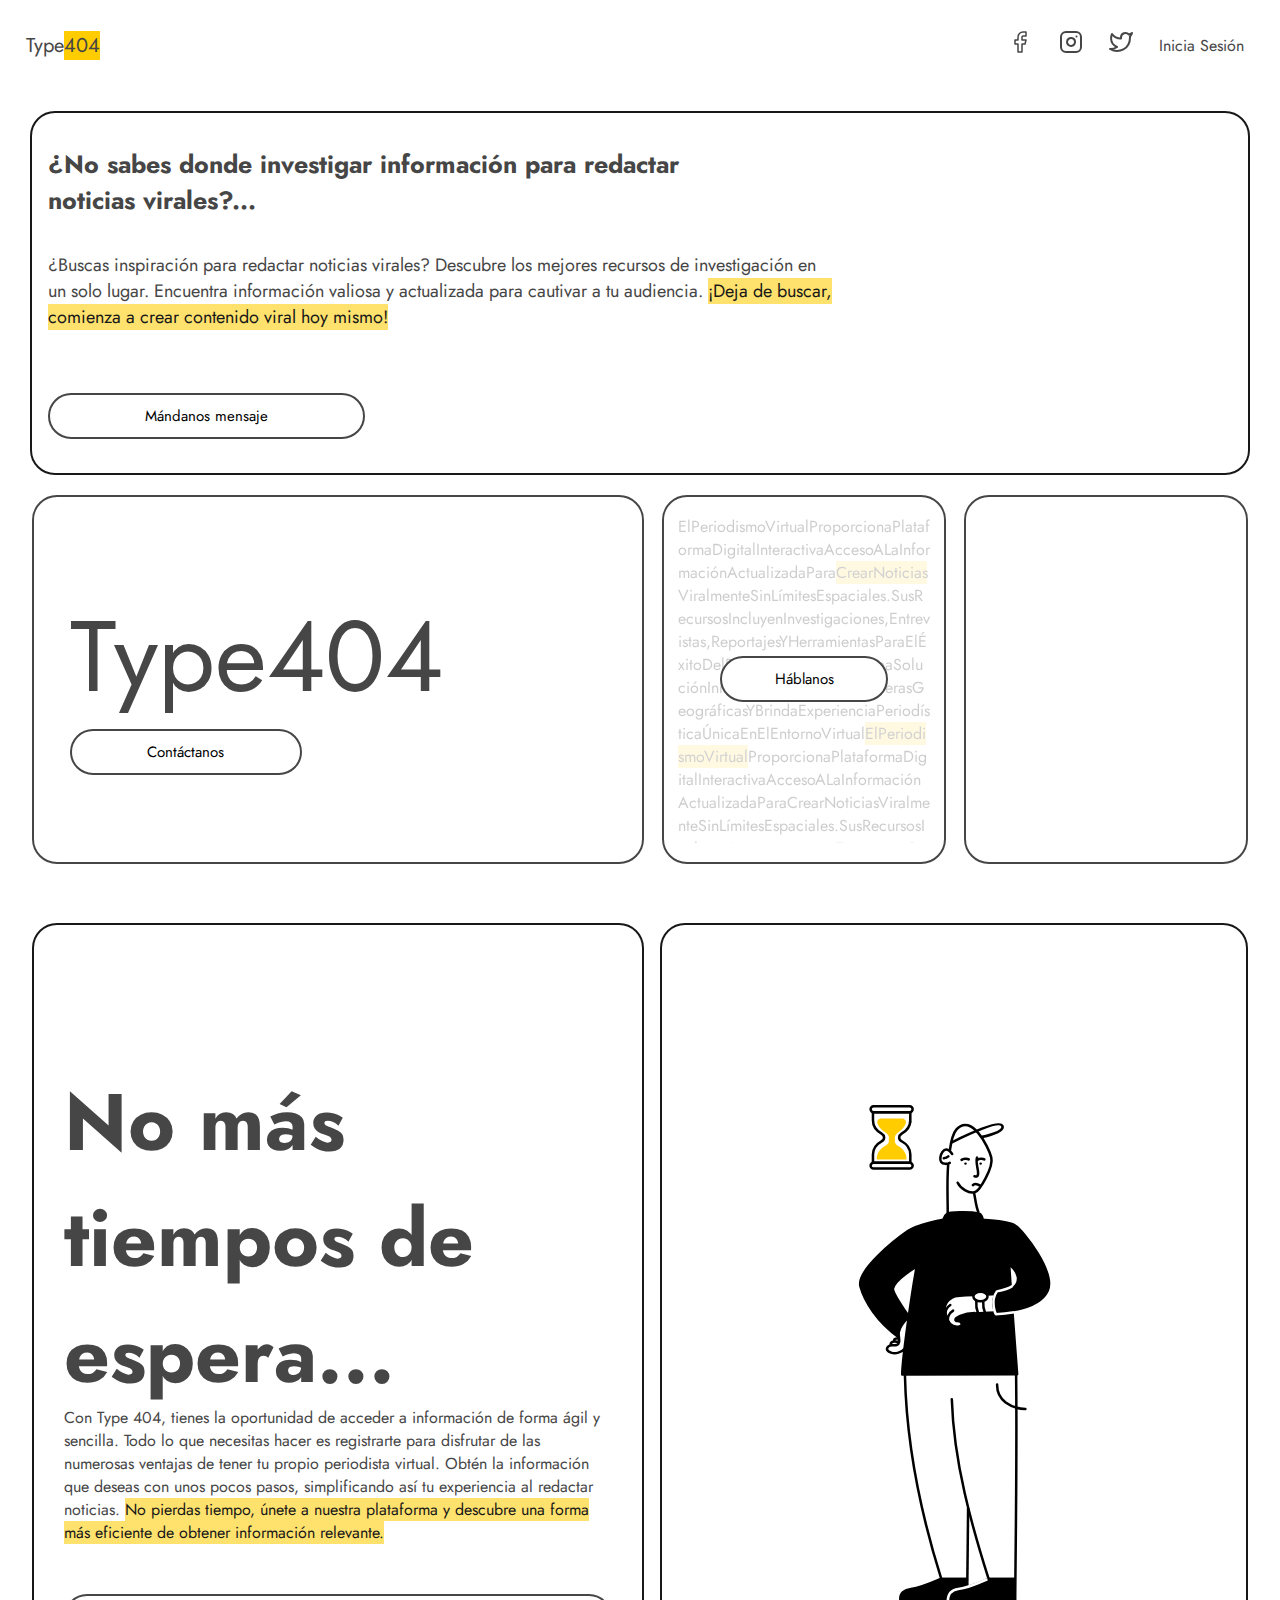
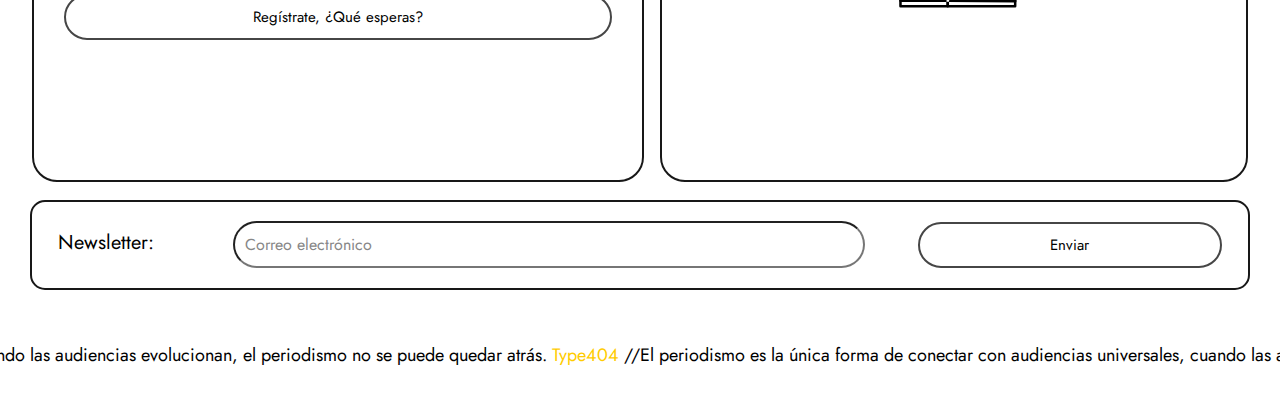
==== index.html @ 8f67bfdd "TabTxt" ====
<!DOCTYPE html>
<html lang="en">
<head>
    <meta charset="UTF-8">
    <meta name="viewport" content="width=device-width, initial-scale=1.0">
    <link rel="stylesheet" href="styles.css">
    <link rel="preconnect" href="https://fonts.googleapis.com">
    <link rel="preconnect" href="https://fonts.gstatic.com" crossorigin>
    <link rel="icon" href="icon.png">
    <link href="https://fonts.googleapis.com/css2?family=Inter:wght@600&family=Jost:ital,wght@0,300;0,500;1,400&display=swap" rel="stylesheet">
    <title id="docTitle">Type404</title>
</head>
<body>
    <header class="container">
        <div class="logoheader">Type<span class="highlight2">404</span></div>
        <div class="conT">
            <ul>
                <li class="insta"><svg xmlns="http://www.w3.org/2000/svg" width="24" height="24" viewBox="0 0 24 24" fill="none" stroke="#464646" stroke-width="1.5" stroke-linecap="round" stroke-linejoin="round" class="feather feather-facebook"><path d="M18 2h-3a5 5 0 0 0-5 5v3H7v4h3v8h4v-8h3l1-4h-4V7a1 1 0 0 1 1-1h3z" class="iconH"></path></svg></li>
                <li class="facebook"><svg xmlns="http://www.w3.org/2000/svg" width="24" height="24" viewBox="0 0 24 24" fill="none" stroke="currentColor" stroke-width="2" stroke-linecap="round" stroke-linejoin="round" class="feather feather-instagram"><rect x="2" y="2" width="20" height="20" rx="5" ry="5"></rect><path d="M16 11.37A4 4 0 1 1 12.63 8 4 4 0 0 1 16 11.37z"></path><line x1="17.5" y1="6.5" x2="17.51" y2="6.5" class="iconH"></line></svg></li>
                <li class="twitter"><svg xmlns="http://www.w3.org/2000/svg" width="24" height="24" viewBox="0 0 24 24" fill="none" stroke="currentColor" stroke-width="2" stroke-linecap="round" stroke-linejoin="round" class="feather feather-twitter"><path d="M23 3a10.9 10.9 0 0 1-3.14 1.53 4.48 4.48 0 0 0-7.86 3v1A10.66 10.66 0 0 1 3 4s-4 9 5 13a11.64 11.64 0 0 1-7 2c9 5 20 0 20-11.5a4.5 4.5 0 0 0-.08-.83A7.72 7.72 0 0 0 23 3z" class="iconH"></path></svg></li>
                <li class="display" id="texto-cambiante">Inicia Sesión</li>
            </ul>
        </div>
    </header>
    <div class="cardC">
        <div class="card">
            <div class="cardH">
                <h2 class="cardT">¿No sabes donde investigar información para redactar noticias virales?...</h2>
                <p class="cardP">¿Buscas inspiración para redactar noticias virales? Descubre los mejores recursos de investigación en un solo lugar. Encuentra información valiosa y actualizada para cautivar a tu audiencia. <span class="highlight">¡Deja de buscar, comienza a crear contenido viral hoy mismo!</span></p>
                <button class="cta">Mándanos mensaje</button>
            </div>
            <div class="imgC">
                <img src="404.svg" class="img1 entrada-divertida">
                <!-- <img class="finger" src="https://s3-us-west-2.amazonaws.com/s.cdpn.io/62921/middle-finger-emoji.png" alt="" /> -->
            </div>
        </div>
    </div>
     <div class="smallC">
        <div class="cardCont">
            <div class="card2">
                <div class="titC1">
                    Type404
                    <button class="cta">Contáctanos</button>
                </div>
            </div>
            <div class="card3">
                 <button class="cta">Háblanos</button>
                <div class="textC2"><p class="card3p">ElPeriodismoVirtualProporcionaPlataformaDigitalInteractivaAccesoALaInformaciónActualizadaPara<span class="highlight">CrearNoticias</span>ViralmenteSinLímitesEspaciales.SusRecursosIncluyenInvestigaciones,Entrevistas,ReportajesYHerramientasParaElÉxitoDelProyectoPeriodístico.UnaSoluciónInnovadoraQueRompeBarrerasGeográficasYBrindaExperienciaPeriodísticaÚnicaEnElEntornoVirtual<span class="highlight">ElPeriodismoVirtual</span>ProporcionaPlataformaDigitalInteractivaAccesoALaInformaciónActualizadaParaCrearNoticiasViralmenteSinLímitesEspaciales.SusRecursosIncluyenInvestigaciones,Entrevistas,ReportajesYHerramientasParaElÉxitoDelProyectoPeriodístico.UnaSoluciónInnovadoraQueRompeBarrerasGeográficasYBrindaExperienciaPeriodísticaÚnicaEnElEntornoVirtual.</p></div>
            </div>
            <div class="card4">
                    <img src="Loading.svg" alt="Loading" class="bg2I entrada-divertida">
            </div>
        </div>
     </div>
     <section class="cont4">
        <div class="contenido4">
            <div class="notime">
                <img src="Waiting.svg" alt="wait time" class="bg3I">
            </div>
            <div class="conT4">
                <h2 class="textC4">No más tiempos de espera...</h2>
                <p class="parC4">Con Type 404, tienes la oportunidad de acceder a información de forma ágil y sencilla. Todo lo que necesitas hacer es registrarte para disfrutar de las numerosas ventajas de tener tu propio periodista virtual. Obtén la información que deseas con unos pocos pasos, simplificando así tu experiencia al redactar noticias. <span class="highlight">No pierdas tiempo, únete a nuestra plataforma y descubre una forma más eficiente de obtener información relevante.</p>
                <button class="cta">Regístrate, ¿Qué esperas?</button>
            </div>
        </div>
    </section>
    <section class="formC">
    <div class="formulario">
        <form class="forma">    
          <label for="email" class="txtF">Newsletter:</label>
          <input type="email" id="email" name="email" required onclick="limpiarTexto(this)" onblur="restaurarTexto(this)" value="Correo electrónico" class="inputF" autocomplete="email">
          <button type="submit" class="cta">Enviar</button>
        </form>
      </div>
    </section>
    <script src="sript.js"></script>
</body>
<footer class="evo">
    <div id="evo" class="evoT">El periodismo es la única forma de conectar con audiencias universales, cuando las audiencias evolucionan, el periodismo no se puede quedar atrás. <span class="am">Type404</span> // El periodismo es la única forma de conectar con audiencias universales, cuando las audiencias evolucionan, el periodismo no se puede quedar atrás. <span class="am">Type404</span> // El periodismo es la única forma de conectar con audiencias universales, cuando las audiencias evolucionan, el periodismo no se puede quedar atrás. <span class="am">Type404</span> // El periodismo es la única forma de conectar con audiencias universales, cuando las audiencias evolucionan, el periodismo no se puede quedar atrás. <span class="am">Type404</span> //</div>
</footer>
</html>
---- styles.css ----
/* font-family: 'Inter', sans-serif;
font-family: 'Jost', sans-serif; */

@keyframes entrada-divertida {
    0% {
      opacity: 0;
      transform: translateY(25px);
    }
    100% {
      opacity: 1;
      transform: translateY(0);
    }
  }

  .entrada-divertida {
    opacity: 0; /* Inicialmente oculto */
    animation: entrada-divertida .5s ease-in-out forwards;
  }

* {
    margin: 0;
    padding: 0;
}

html {
    scroll-behavior: smooth;
}

::-webkit-scrollbar {
    width: 10px;
  }
  
  ::-webkit-scrollbar-track {
    background: white;
  }
  
  ::-webkit-scrollbar-thumb {
    background: #181818;
  }
  
  ::-webkit-scrollbar-thumb:hover {
    background: #ffcc00;
  }

body {
    font-family: 'Jost', sans-serif;
    background-color: white;
}

.highlight {
    background-color: #ffcc0092;
    color: #181818;
}

.highlight2 {
    background-color: #ffcc00;
    color: #464646;
}

.conT4 .cta {
    width: 90%;
}

.container {
    justify-content: space-between;
    align-items: center;
    height: 10vh;
    display: flex;
    /* padding-top: 10px; */
    flex-direction: row;
    width: 100%;
    /* margin: 0 40px; */
}
.logoheader {
    font-size: 20px;
    margin-left: 2%;
    cursor: pointer;
    color: #464646;
    transition: .5s ease;
}

.logoheader:hover span {
    background-color: #464646;
    color: #ffcc00;
    transition: .5s ease;
}

.logoheader:hover {
    color: #ffcc00;
}

.conT {
    min-width: 20%;
    width: auto;
    margin-right: 2%;
    transition: all .5s ease-out;
    /* margin-right: 20px; */
}

.conT ul {
    list-style: none;
    display: flex;
    justify-content: space-between;
    margin-right: 0;
    align-items: center;
    width: 100%;
}

.conT ul li .cta {
    width: auto;
}

.conT ul li {
    color: #464646;
    text-decoration: none;
    text-transform: capitalize;
    margin: 0 10px;
}

.conT ul li:hover {
    color: #ffcc00;
    cursor: pointer;
    animation: .5s ease-out;
    font-weight: 400;
}

.conT ul li:after {
    color: #ffcc00;
}

.cardC {
    height: 45vh;
    /* background-color: #f3f3f3; */
    width: 100%;
    display: flex;
    flex-direction: column;
    justify-content: space-around;
    align-items: center;
}

.card {
    height: 40vh;
    width: 95%;
    /* background-color: #181818; */
    /* background-image: url("bg1.jpg");
    background-size: cover;
    background-position: center;
    background-repeat: no-repeat; */
    border: 2px solid #181818;
    border-radius: 25px;
    display: flex;
    justify-content: space-around;
}

.cardH {
    height: inherit;
    width: 65%;
    /* background-color: #464646; */
    border-radius: inherit;
    display: flex;
    flex-direction: column;
    align-items: start;
    justify-content: space-evenly;
    /* padding: 20px; */
}

.cardT {
    height:auto;
    width: 90%;
    text-align: start;
    color: #464646;
    font-size: 25px;
    overflow: hidden;
}

.cardP {
    height:30%;
    width: 100%;
    text-align: start;
    color: #464646;
    font-size: 18px;
    overflow: hidden;
}

.cta {
    font-family: 'Jost', sans-serif;
    width: 40%;
    height: auto;
    margin-top: 0;
    font-size: 15px;
    padding: 10px;
    background-color: transparent;
    border-radius: 25px;
    border: 2px solid #464646;
    cursor: pointer;
}

.cta:hover {
    border: 2px solid #181818;
    background-color: #ffcc00;
    color: #181818;
    transition: all .5s ease-in-out;
}

.imgC {
    width: auto;
    height: 100%;
}

.img1 {
    width: auto;
    height: 100%;
}

.smallC {
    width: 100%;
    height: 45vh;
    display: flex;
    justify-content: center;
    transition: all .5s ease-out;
}

.cardCont {
    width: 95%;
    display: flex;
    justify-content: space-between;
    align-items: flex-start;
    height: 45vh;
}

.card2 {
    height: 90%;
    width: 50%;
    border: 2px solid #464646;
    border-radius: 25px;
}

.card3 {
    height: 90%;
    width: 23%;
    border: 2px solid #464646;
    border-radius: 25px;
    justify-content: center;
    display: flex;
    align-items: center;
    position: relative;
}

.card4 {
    height: 90%;
    width: 23%;
    border: 2px solid #464646;
    border-radius: 25px;
}

.titC1 {
    height: 100%;
    width: 95%;
    font-size: 100px;
    display: flex;
    flex-direction: column;
    margin-left: 6%;
    margin-right: 6%;
    justify-content: center;
    align-items: flex-start;
    color: #464646;
}

/* .titC1 span {
    color: #ffcc00;
} */

.textC2 {
    width: 95%;
    height: 90%;
    display: flex;
    justify-content: center;
    align-items: center;
}

.card3p {
    height: 100%;
    width: 95%;
    word-wrap: break-word;
    overflow: hidden;
    filter: opacity(.2);
    pointer-events: none;
    user-select: none;
}

.card3 .cta {
    position: absolute;
    width: 60%;
    z-index: 9999;
    background-color: white;
}

.card3 .cta:hover {
    background-color: #ffcc00;
    color: #181818;
}

.cont4 {
    width: 100%;
    height: 100vh;
    display: flex;
    justify-content: space-around;
    align-items: center;
}

.notime {
    width: 48%;
    height: 100%;
    display: flex;
    border: 2px solid #181818;
    border-radius: 25px;
}

.conT4 {
    width: 50%;
    height: 100%;
    display: flex;
    border: 2px solid #181818;
    border-radius: 25px;
    align-items: center;
    justify-content: center;
    flex-direction: column;
}

.bg3I {
    height: auto;
    width: 100%; 
}

.contenido4 {
    width: 95%;
    display: flex;
    height: 95vh;
    justify-content: space-between;
    flex-direction: row-reverse;
}

.textC4 {
    width: 90%;
    height: 40%;
    font-size: 80px;
    color: #464646;
}

.parC4 {
    width: 90%;
    height: auto;
    margin-bottom: 50px;
    color: #464646;
}

.formC {
    width: 100%;
    height: 10vh;
    margin-bottom: 20px;
}

.formulario {
    width: 95%;
    height: 95%;
    margin: 0 auto;
    display: flex;
    justify-content: center;
    align-items: center;
    border: 2px solid #181818;
    border-radius: 15px;
  }

.forma {
    width: 100%;
    height: 40%;
    display: flex;
    align-items: center;
    justify-content: space-around;
}  

  .txtF {
    display: flex;
    flex-direction: column;
    width: 10%;
    height: 100%;
    font-size: 20px;
  }

  .iconH {
    fill: white;
  }

  .insta .iconH:hover {
    stroke: #ffcc00;
  }
  .inputF {
    width: 50%;
    height: auto;
    padding: 10px;
    font-size: 16px;
    border-radius: 25px;
    transition: all .3s ease-out;
    font-family: "Jost", "sans-serif";
    color: #878787;
  }

  .formulario .cta {
    width: 25%;
  }

  .evo {
    width: 100%;
    height: 10vh;
    display: flex;
    align-items: center;
    justify-content: center;
    overflow: hidden;
  }

  .evoT {
    white-space: nowrap;
    font-size: 18px;
    font-weight: bold;
    width: max-content;
    position: relative;
    font-weight: 400;
  }

  .am {
    color: #ffcc00;
  }

@media (max-width: 768px) {

    .container {
        justify-content: space-around;
        background-color: white;
        z-index: 999999;
    }

    .logoheader {
        font-size: 25px;
        font-weight: 500;
    }

    .conT ul {
        justify-content: end;
        margin-right: 1%;
        width: 100%;
    }

    .conT {
        width: 40%;
    }

    .conT ul li {
    display: none;
    font-size: 15px;
    }

    .display {
        display: block !important;
        font-size: 20px;
    }

    .container {
        position: fixed;
        top: 0;
    }

    .cardC {
        margin-top: 10vh;
        height: 90vh;
    }

    .card {
        height: 95%;
        flex-direction: column;
        align-items: center;
    }

    .cardH {
        width: 90%;
        max-height: 45%;
    }

    .cardT {
        height: 20%;
        font-size: 15px;
    }

    .cardP {
        font-size: 10px;
    }

    .cta  {
        width: 100%;
        color: #181818;
    }

    .imgC {
        width: 100%;
        height: 60%;
        align-items: center;
        display: flex;
        justify-content: center;
    }
    
    .img1 {
        width: 100%;
        height: auto;
    }

    .smallC {
        flex-direction: column;
        height: 90vh;
        align-items: center;
    }

    .cardCont {
        flex-direction: column;
        height: 90vh;
        justify-content: space-around;
    }

    .card2 {
        height: 23%;
        width: 100%;
        border: 2px solid #464646;
        border-radius: 25px;
        display: flex;
        justify-content: center;
    }
    
    .card3 {
        height: 23%;
        width: 100%;
        border: 2px solid #464646;
        border-radius: 25px;
    }
    
    .card4 {
        display: flex;
        justify-content: center;
        height: 45%;
        width: 100%;
        border: 2px solid #464646;
        border-radius: 25px;
    }

    .titC1 {
        font-size: 50px !important;
        align-items: center;
        margin: 0;
    }

    .bg2I {
        height: 100%;
        width: auto;
    }

    .titC1 .cta {
        width: 95%;
    }

    .card3 .cta {
        width: 90%;
    }

    .cont4 {
        height: 180vh !important;
    }

    .contenido4 {
        flex-direction: column-reverse;
        width: 95%;
        height: 100%;
        justify-content: space-around;
    }

    .conT4 {
        width: 100%;
        height: 48%;
    }

    .notime {
        width: 100%;
        height: 48%;
    }

    .textC4 {
        font-size: 45px;
        height: 30%;
    }

    .formC {
        height: 25vh;
    }

    .forma {
        flex-direction: column;
        height: 90%;
        width: 90%;
    }

    .txtF {
        width: 100%;
        height: auto;
    }

    .inputF {
        width: calc(100% - 20px);
    }

    .forma .cta {
        width: 100%;
    }

    .evo {
        width: 100%;
        height: 10vh;
        display: flex;
        justify-content: center;
        align-items: center;
    }

    .evoT {
        height: 90%;
        width: 95%;
    }
}
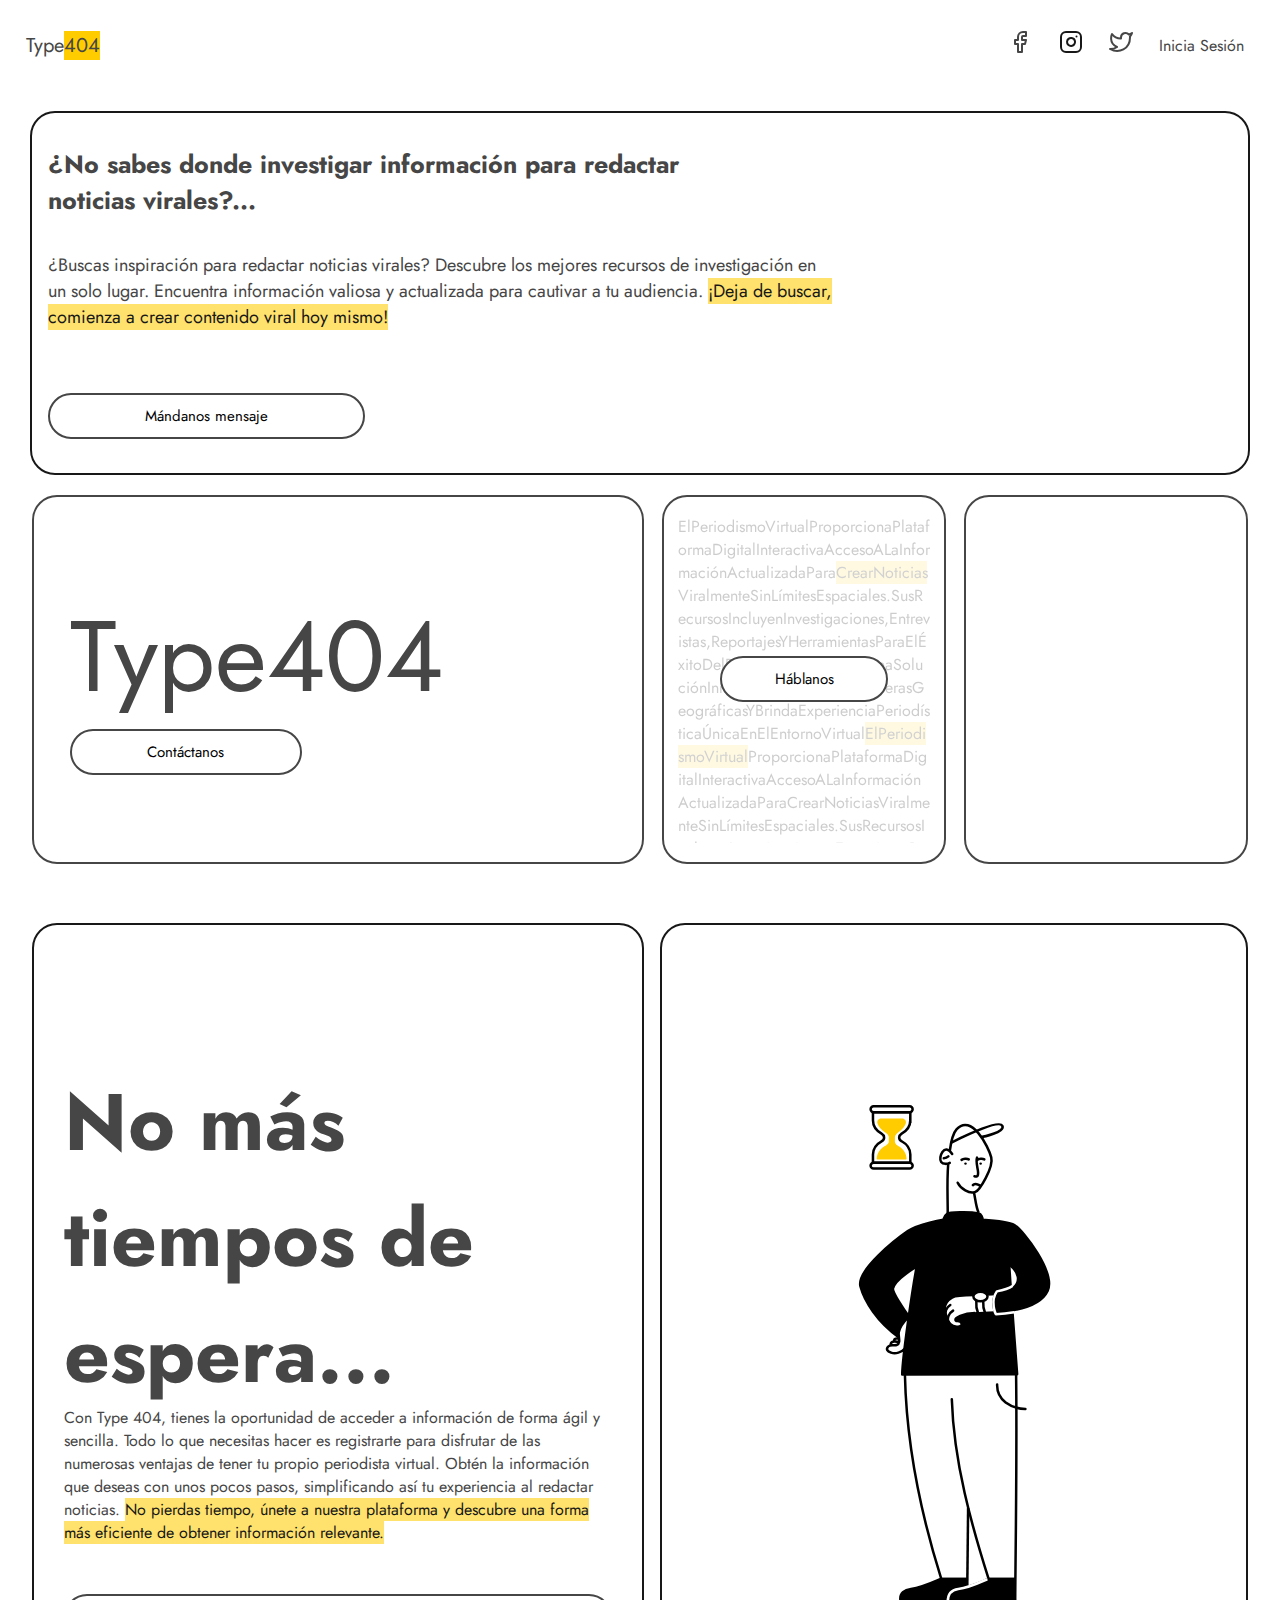
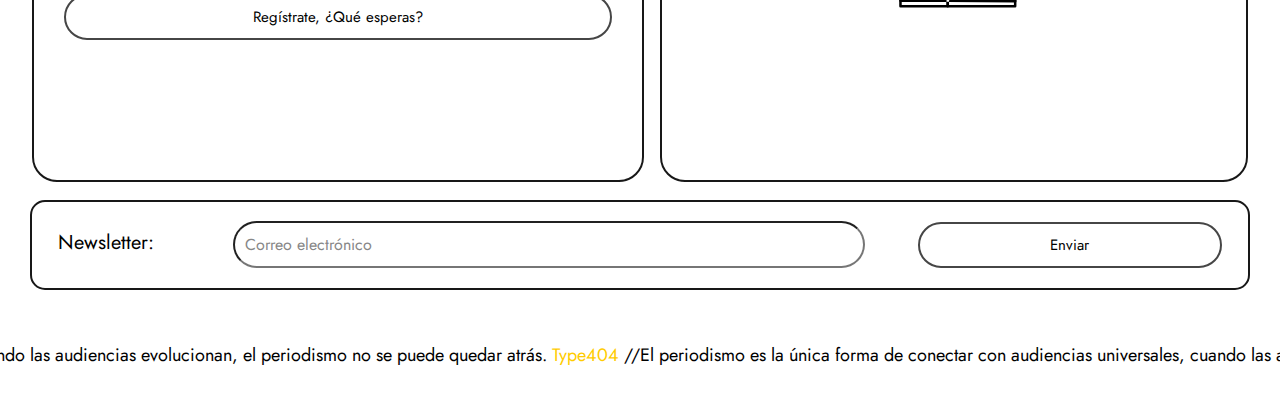
==== commit dd3dd45b: "insta" ====
--- a/index.html
+++ b/index.html
@@ -8,16 +8,27 @@
     <link rel="preconnect" href="https://fonts.gstatic.com" crossorigin>
     <link rel="icon" href="icon.png">
     <link href="https://fonts.googleapis.com/css2?family=Inter:wght@600&family=Jost:ital,wght@0,300;0,500;1,400&display=swap" rel="stylesheet">
-    <title id="docTitle">Type404</title>
+    <title id="docTitle">Type404 │ AI Newsletter</title>
+    <meta name="description" content="Type404 es una plataforma digital para generar noticias virales con Inteligencia Artificial">
+    <meta name="keywords" content="Periódico, Noticias, Inteligencia, Artificial, Inteligencia Artificial, Recientes, Publicaciones, Siglo, Multimedia, Type404, Viral">
+    <meta name="author" content="INTELLOAI">
+    <meta name="language" content="Español">
+    <meta property="og:type" content="Website">
+    <meta property="og:url" content="LogoMin.png">
+    <meta property="twitter:url" content="LogoMin.png">
+    <meta property="twitter:card" content="Website">
+    <meta property="og:image" content="LogoMin.png">
+    <meta property="og:title" content="Type404">
+    <meta property="og:description" content="Type404 es una plataforma digital para generar noticias virales con Inteligencia Artificial">
 </head>
 <body>
     <header class="container">
         <div class="logoheader">Type<span class="highlight2">404</span></div>
         <div class="conT">
             <ul>
-                <li class="insta"><svg xmlns="http://www.w3.org/2000/svg" width="24" height="24" viewBox="0 0 24 24" fill="none" stroke="#464646" stroke-width="1.5" stroke-linecap="round" stroke-linejoin="round" class="feather feather-facebook"><path d="M18 2h-3a5 5 0 0 0-5 5v3H7v4h3v8h4v-8h3l1-4h-4V7a1 1 0 0 1 1-1h3z" class="iconH"></path></svg></li>
-                <li class="facebook"><svg xmlns="http://www.w3.org/2000/svg" width="24" height="24" viewBox="0 0 24 24" fill="none" stroke="currentColor" stroke-width="2" stroke-linecap="round" stroke-linejoin="round" class="feather feather-instagram"><rect x="2" y="2" width="20" height="20" rx="5" ry="5"></rect><path d="M16 11.37A4 4 0 1 1 12.63 8 4 4 0 0 1 16 11.37z"></path><line x1="17.5" y1="6.5" x2="17.51" y2="6.5" class="iconH"></line></svg></li>
-                <li class="twitter"><svg xmlns="http://www.w3.org/2000/svg" width="24" height="24" viewBox="0 0 24 24" fill="none" stroke="currentColor" stroke-width="2" stroke-linecap="round" stroke-linejoin="round" class="feather feather-twitter"><path d="M23 3a10.9 10.9 0 0 1-3.14 1.53 4.48 4.48 0 0 0-7.86 3v1A10.66 10.66 0 0 1 3 4s-4 9 5 13a11.64 11.64 0 0 1-7 2c9 5 20 0 20-11.5a4.5 4.5 0 0 0-.08-.83A7.72 7.72 0 0 0 23 3z" class="iconH"></path></svg></li>
+                <li class="insta"><svg xmlns="http://www.w3.org/2000/svg" width="24" height="24" viewBox="0 0 24 24" fill="none" stroke="#464646" stroke-width="2" stroke-linecap="round" stroke-linejoin="round" class="feather feather-facebook"><path d="M18 2h-3a5 5 0 0 0-5 5v3H7v4h3v8h4v-8h3l1-4h-4V7a1 1 0 0 1 1-1h3z" class="iconH"></path></svg></li>
+                <li class="insta"><a href="https://www.instagram.com/type404.ai/" target="_blank" class="ig"><svg xmlns="http://www.w3.org/2000/svg" width="24" height="24" viewBox="0 0 24 24" fill="none" stroke="currentColor" stroke-width="2" stroke-linecap="round" stroke-linejoin="round" class="feather feather-instagram"><rect x="2" y="2" width="20" height="20" rx="5" ry="5"></rect><path d="M16 11.37A4 4 0 1 1 12.63 8 4 4 0 0 1 16 11.37z"  class="iconH"></path><line x1="17.5" y1="6.5" x2="17.51" y2="6.5"></line></svg></a></li>
+                <li class="insta"><svg xmlns="http://www.w3.org/2000/svg" width="24" height="24" viewBox="0 0 24 24" fill="none" stroke="currentColor" stroke-width="2" stroke-linecap="round" stroke-linejoin="round" class="feather feather-twitter"><path d="M23 3a10.9 10.9 0 0 1-3.14 1.53 4.48 4.48 0 0 0-7.86 3v1A10.66 10.66 0 0 1 3 4s-4 9 5 13a11.64 11.64 0 0 1-7 2c9 5 20 0 20-11.5a4.5 4.5 0 0 0-.08-.83A7.72 7.72 0 0 0 23 3z" class="iconH"></path></svg></li>
                 <li class="display" id="texto-cambiante">Inicia Sesión</li>
             </ul>
         </div>
--- a/styles.css
+++ b/styles.css
@@ -97,6 +97,7 @@
     /* margin-right: 20px; */
 }
 
+
 .conT ul {
     list-style: none;
     display: flex;
@@ -115,6 +116,17 @@
     text-decoration: none;
     text-transform: capitalize;
     margin: 0 10px;
+    stroke: #181818;
+}
+
+.insta a {
+    color: #181818;
+    fill: white;
+    stroke: #181818;
+}
+
+.insta a:hover {
+    color: #ffcc00;
 }
 
 .conT ul li:hover {
@@ -387,13 +399,14 @@
     font-size: 20px;
   }
 
-  .iconH {
+  .insta .iconH {
     fill: white;
   }
 
   .insta .iconH:hover {
     stroke: #ffcc00;
   }
+
   .inputF {
     width: 50%;
     height: auto;
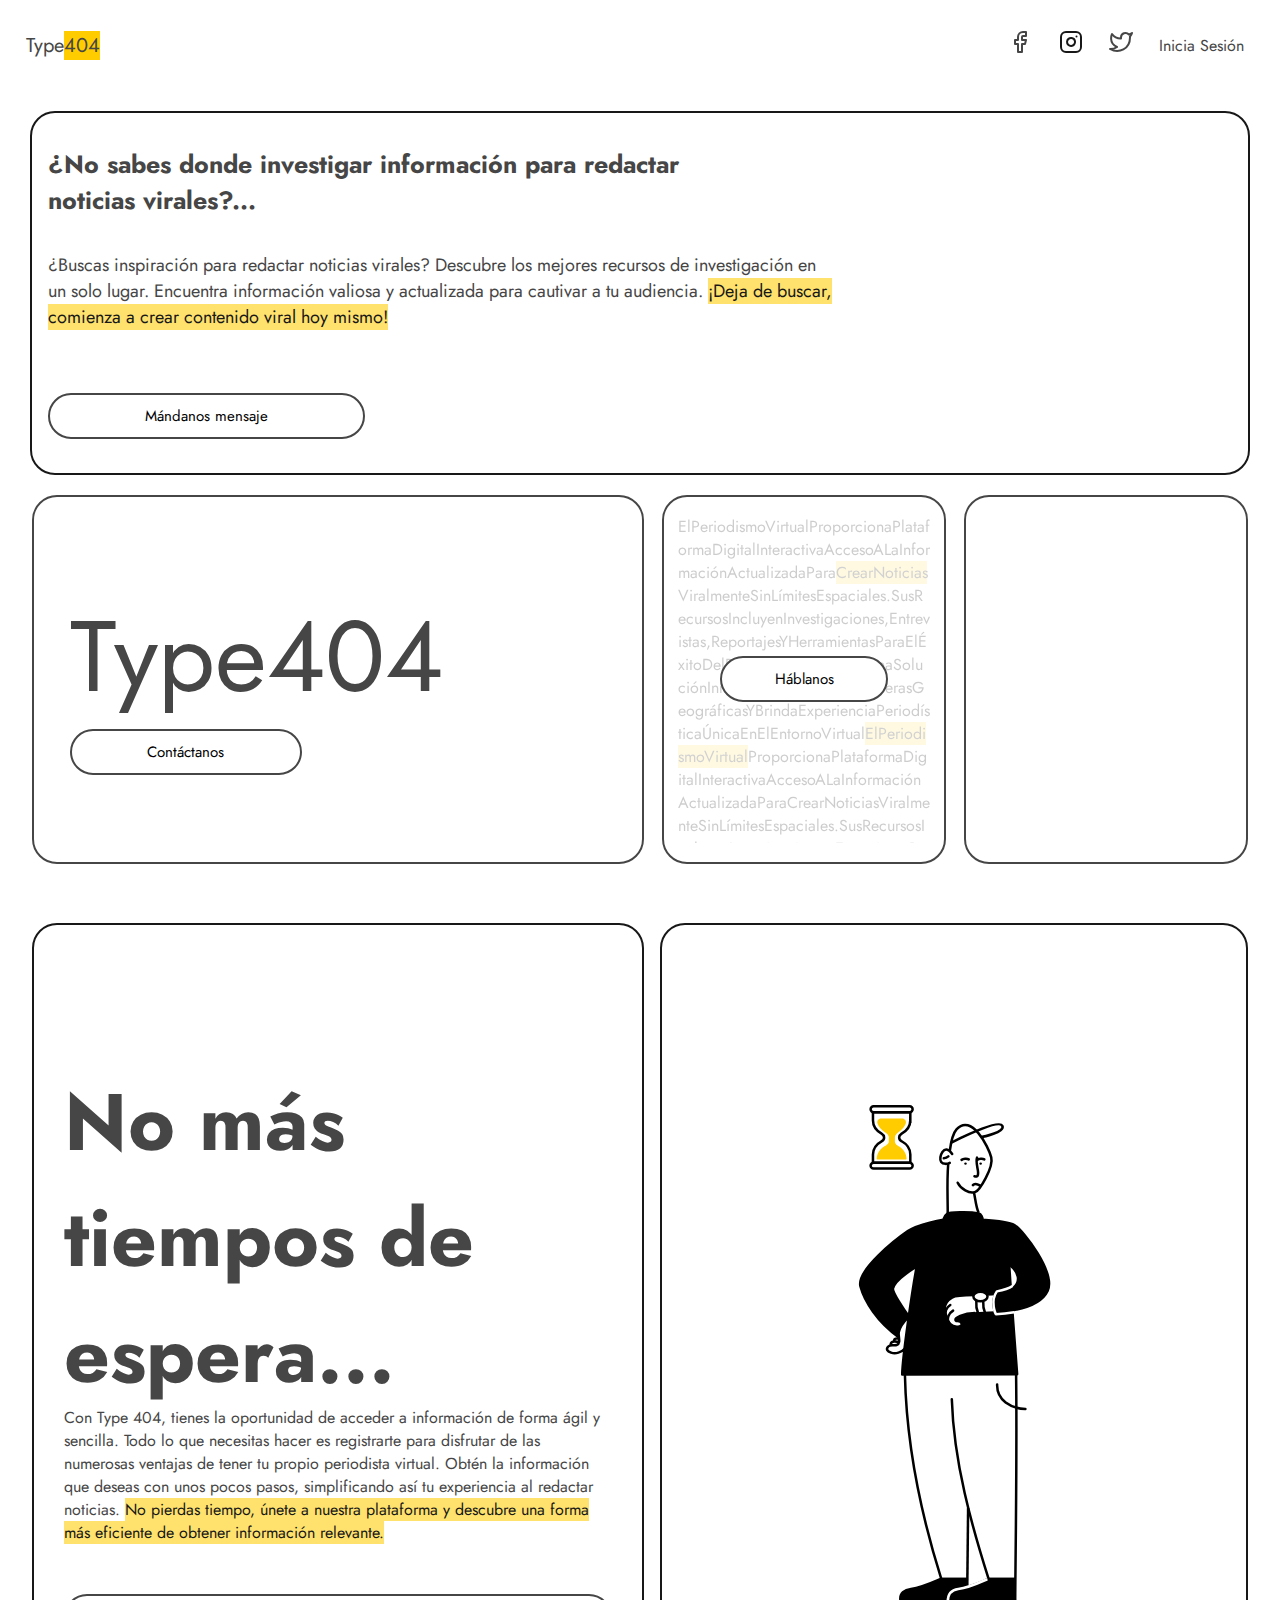
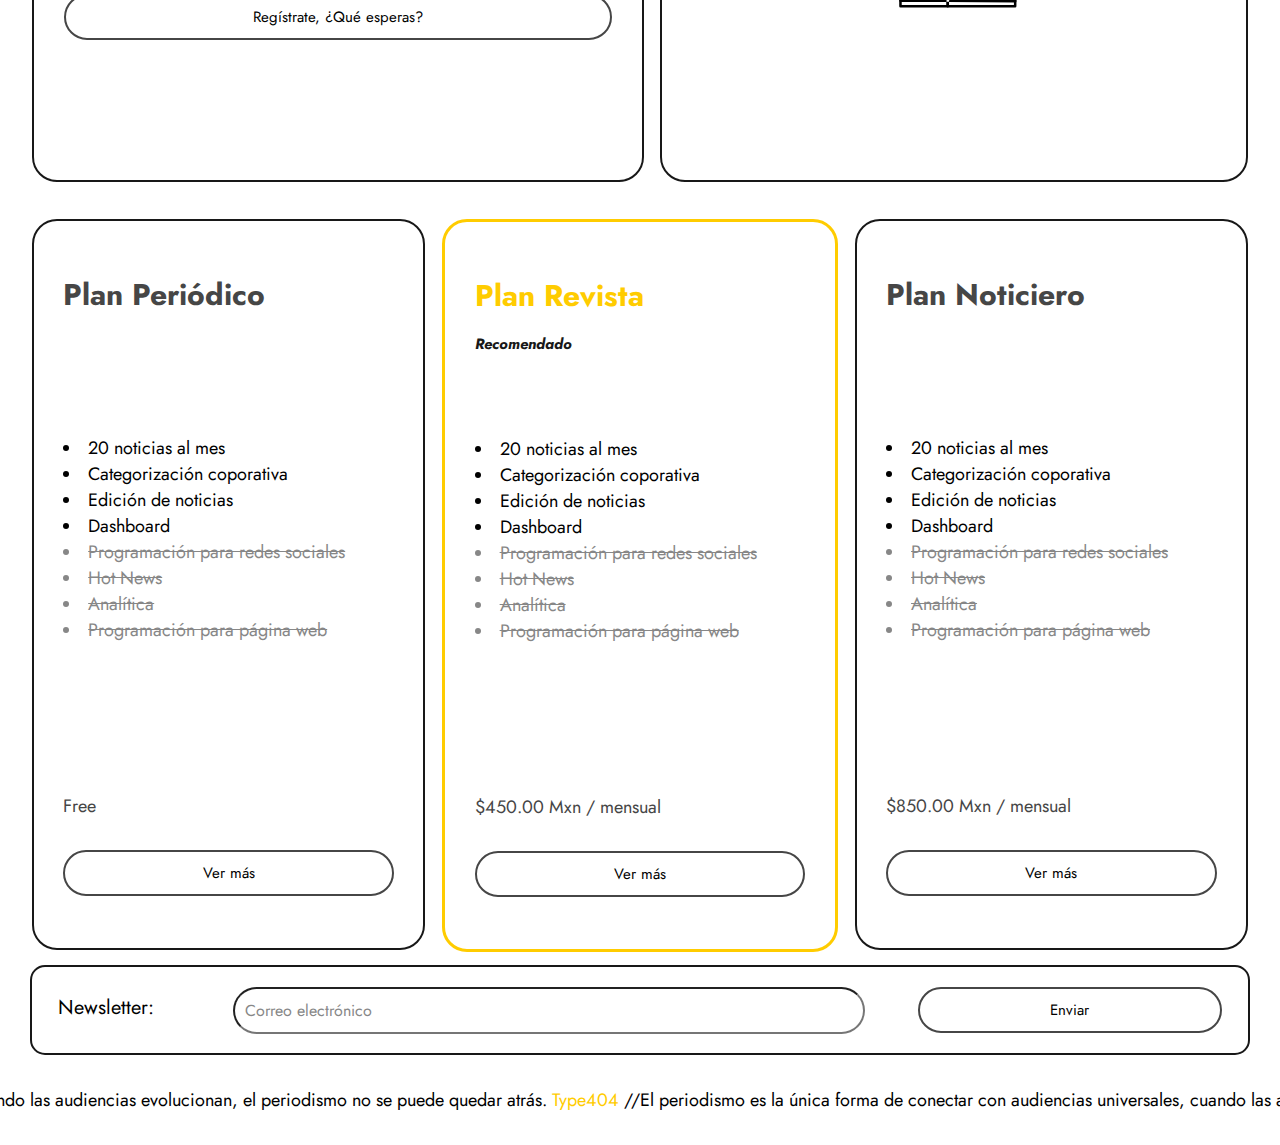
==== commit ff12c44f: "prices added" ====
--- a/index.html
+++ b/index.html
@@ -75,6 +75,61 @@
             </div>
         </div>
     </section>
+    <section class="cont5">
+        <div class="contenido5">
+            <div class="price5">
+                <div class="contprice">
+                    <h3 class="titprice">Plan Periódico</h3>
+                    <ul class="parprice">
+                        <li>20 noticias al mes</li>
+                        <li>Categorización coporativa</li>
+                        <li>Edición de noticias</li>
+                        <li>Dashboard</li>
+                        <li class="noneprice">Programación para redes sociales</li>
+                        <li class="noneprice">Hot News</li>
+                        <li class="noneprice">Analítica</li>
+                        <li class="noneprice">Programación para página web</li>
+                    </ul>
+                    <h1 class="price">Free</h1>
+                    <button class="cta">Ver más</button>
+                </div>
+            </div>
+            <div class="price5-1">
+                <div class="contprice">
+                    <h3 class="titprice active">Plan Revista <br><span class="rec">Recomendado</span></br></h3>
+                    <ul class="parprice">
+                        <li>20 noticias al mes</li>
+                        <li>Categorización coporativa</li>
+                        <li>Edición de noticias</li>
+                        <li>Dashboard</li>
+                        <li class="noneprice">Programación para redes sociales</li>
+                        <li class="noneprice">Hot News</li>
+                        <li class="noneprice">Analítica</li>
+                        <li class="noneprice">Programación para página web</li>
+                    </ul>
+                    <h1 class="price">$450.00 Mxn / mensual</h1>
+                    <button class="cta">Ver más</button>
+                </div>
+            </div>
+            <div class="price5">
+                <div class="contprice">
+                    <h3 class="titprice">Plan Noticiero</h3>
+                    <ul class="parprice">
+                        <li>20 noticias al mes</li>
+                        <li>Categorización coporativa</li>
+                        <li>Edición de noticias</li>
+                        <li>Dashboard</li>
+                        <li class="noneprice">Programación para redes sociales</li>
+                        <li class="noneprice">Hot News</li>
+                        <li class="noneprice">Analítica</li>
+                        <li class="noneprice">Programación para página web</li>
+                    </ul>
+                    <h1 class="price">$850.00 Mxn / mensual</h1>
+                    <button class="cta">Ver más</button>
+                </div>
+            </div>
+        </div>
+    </section>
     <section class="formC">
     <div class="formulario">
         <form class="forma">    
--- a/styles.css
+++ b/styles.css
@@ -369,7 +369,10 @@
 .formC {
     width: 100%;
     height: 10vh;
-    margin-bottom: 20px;
+    display: flex;
+    align-items: center;
+    justify-content: center;
+    /* margin-bottom: 20px; */
 }
 
 .formulario {
@@ -444,6 +447,99 @@
     color: #ffcc00;
   }
 
+  .cont5 {
+    width: 100%;
+    height: 85vh;
+    display: flex;
+    align-items: center;
+    justify-content: center;
+  }
+
+  .contenido5 {
+    width: 95%;
+    height: 95%;
+    display: flex;
+    flex-direction: row;
+    align-items: space-between;
+    justify-content: space-between;
+  }
+
+  .price5 {
+    width: 32%;
+    height: 100%;
+    border: 2px solid #181818;
+    border-radius: 25px;
+    display: flex;
+    flex-direction: column;
+    justify-content: center;
+    align-items: center;
+  }
+
+  .price5-1 {
+    width: 32%;
+    height: 100%;
+    border: 3px solid #ffcc00;
+    border-radius: 25px;
+    display: flex;
+    flex-direction: column;
+    justify-content: center;
+    align-items: center;
+  }
+
+  .contprice {
+    width: 85%;
+    height: 90%;
+    display: flex;
+    flex-direction: column;
+    align-items: start;
+    justify-content: space-around;
+  }
+
+  .titprice {
+    font-family: "Jost", sans-serif;
+    font-size: 30px;
+    color: #464646;
+    width: 100%;
+    height: 20%;
+  }
+
+  .parprice {
+    font-family: "Jost", sans-serif;
+    font-size: 18px;
+    height: 50%;
+    list-style-position: inside;
+}
+
+.noneprice {
+    color: #878787;
+    text-decoration: line-through;
+}
+
+.price {
+    font-family: "Jost", sans-serif;
+    font-size: 18px;
+    font-weight: 400;
+    color: #464646;
+}
+
+.contprice .cta {
+    width: 100%;
+}
+
+.active {
+    color: #ffcc00;
+}
+
+.rec {
+    font-family: "Jost", sans-serif;
+    font-size: 15px;
+    color: #181818;
+    font-style: italic;
+    align-self: flex-end;
+}
+
+
+
 @media (max-width: 768px) {
 
     .container {
@@ -642,4 +738,23 @@
         height: 90%;
         width: 95%;
     }
-}
+
+    .cont5 {
+        width: 100%;
+        height: 300vh;
+    }
+
+    .contenido5 {
+        flex-direction: column;
+        width: 100%;
+        height: 99%;
+        align-items: center;
+        justify-content: center;
+    }
+
+    .price5 {
+        width: 95%;
+        height: 32%;
+    }
+}
+
